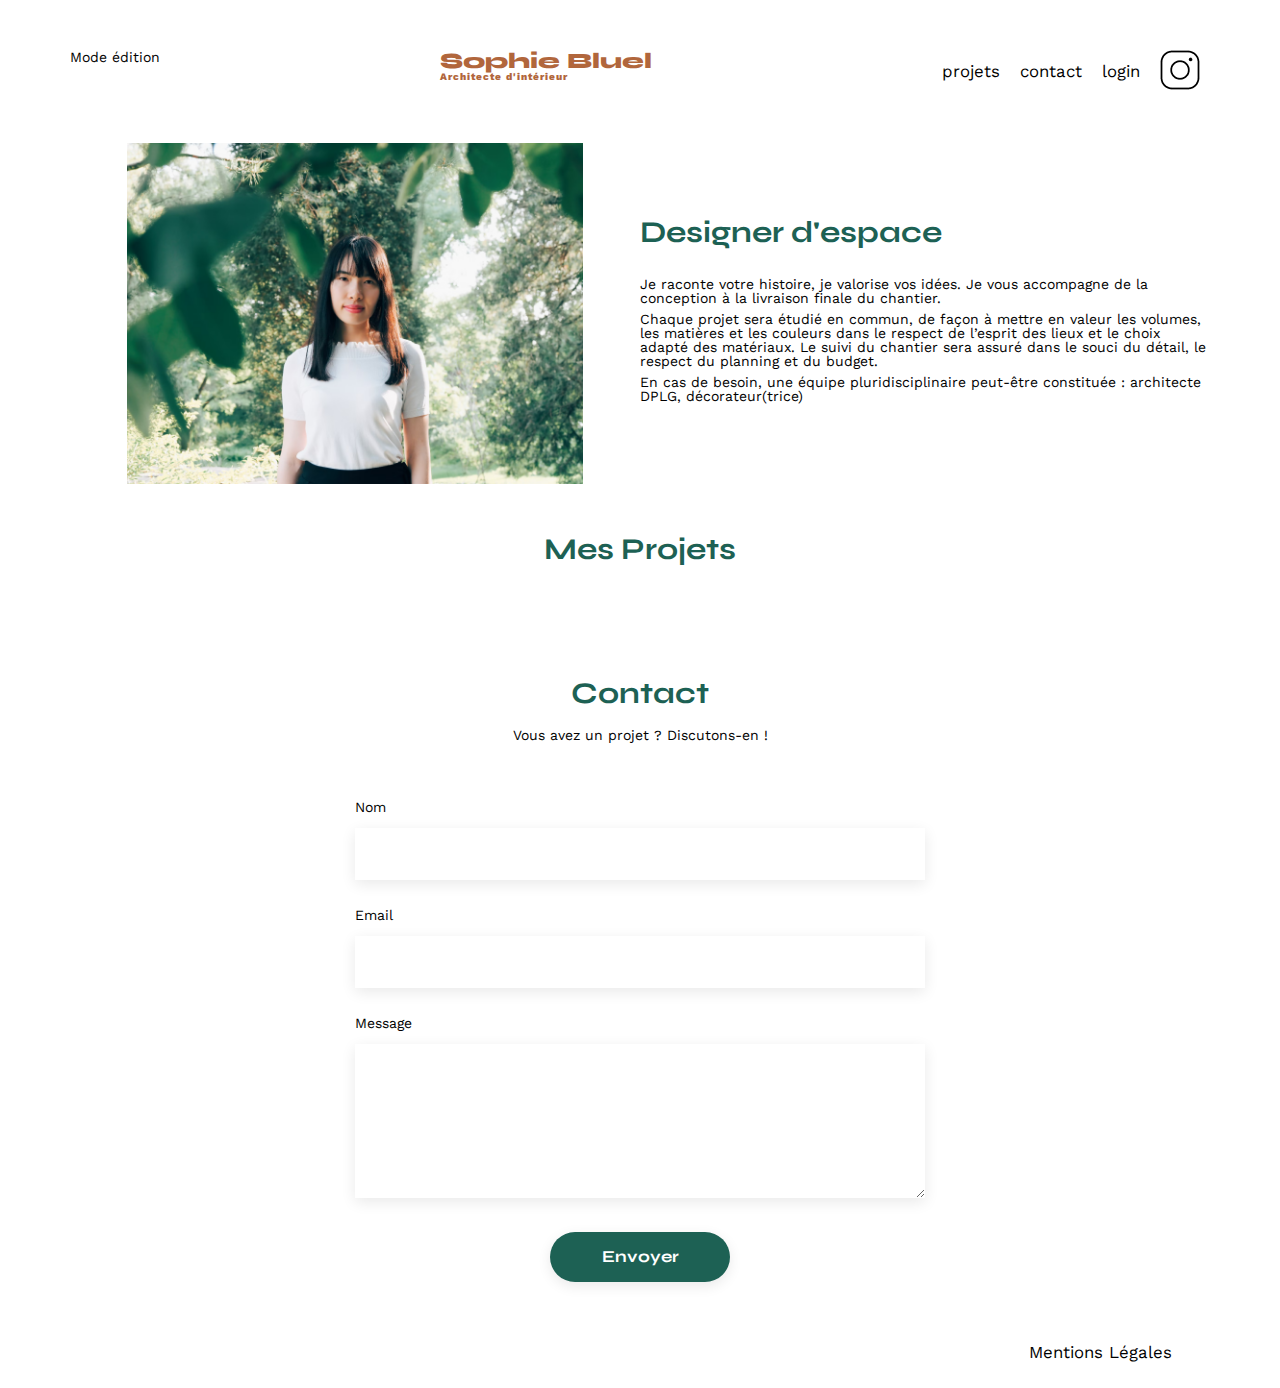
==== FrontEnd/index.html @ ccf303f6 "Ajout class banner" ====
<!DOCTYPE html>
<html lang="fr">

<head>
	<meta charset="UTF-8">
	<title>Sophie Bluel - Architecte d'intérieur</title>
	<meta name="viewport" content="width=device-width, initial-scale=1.0">
	<link rel="preconnect" href="https://fonts.googleapis.com">
	<link rel="preconnect" href="https://fonts.gstatic.com" crossorigin>
	<link href="https://fonts.googleapis.com/css2?family=Syne:wght@700;800&family=Work+Sans&display=swap"
		rel="stylesheet">
	<meta name="description" content="">
	<link rel="stylesheet" href="./assets/style.css">
	<script src="./assets/main.js"></script>
</head>

<body>
	<header>
		<div class="banner">
			<p>Mode édition</p>
		</div>
		<h1>Sophie Bluel <span>Architecte d'intérieur</span></h1>
		<nav>
			<ul>
				<li>projets</li>
				<li>contact</li>
				<li id="loginLogout"><a href="./assets/login.html">login</a></li>
				<li><img src="./assets/icons/instagram.png" alt="Instagram"></li>
			</ul>
		</nav>
	</header>
	<main>
		<section id="introduction">
			<figure>
				<img src="./assets/images/sophie-bluel.png" alt="">
			</figure>
			<article>
				<h2>Designer d'espace</h2>
				<p>Je raconte votre histoire, je valorise vos idées. Je vous accompagne de la conception à la livraison
					finale du chantier.</p>
				<p>Chaque projet sera étudié en commun, de façon à mettre en valeur les volumes, les matières et les
					couleurs dans le respect de l’esprit des lieux et le choix adapté des matériaux. Le suivi du
					chantier sera assuré dans le souci du détail, le respect du planning et du budget.</p>
				<p>En cas de besoin, une équipe pluridisciplinaire peut-être constituée : architecte DPLG,
					décorateur(trice)</p>
			</article>
		</section>
		<section id="portfolio">
			<h2>Mes Projets</h2>
			<div class="filters">
				<!-- Filtrer les images -->
			</div>
			<div class="gallery">
				<!-- Ajout des images via javascript -->
			</div>
		</section>
		<section id="contact">
			<h2>Contact</h2>
			<p>Vous avez un projet ? Discutons-en !</p>
			<form action="#" method="post">
				<label for="name">Nom</label>
				<input type="text" name="name" id="name">
				<label for="email">Email</label>
				<input type="email" name="email" id="email">
				<label for="message">Message</label>
				<textarea name="message" id="message" cols="30" rows="10"></textarea>
				<input type="submit" value="Envoyer">
			</form>
		</section>
	</main>

	<footer>
		<nav>
			<ul>
				<li>Mentions Légales</li>
			</ul>
		</nav>
	</footer>
</body>

</html>
---- FrontEnd/assets/style.css ----
/* http://meyerweb.com/eric/tools/css/reset/
   v2.0 | 20110126
   License: none (public domain)
*/

html, body, div, span, applet, object, iframe,
h1, h2, h3, h4, h5, h6, p, blockquote, pre,
a, abbr, acronym, address, big, cite, code,
del, dfn, em, img, ins, kbd, q, s, samp,
small, strike, strong, sub, sup, tt, var,
b, u, i, center,
dl, dt, dd, ol, ul, li,
fieldset, form, label, legend,
table, caption, tbody, tfoot, thead, tr, th, td,
article, aside, canvas, details, embed,
figure, figcaption, footer, header, hgroup,
menu, nav, output, ruby, section, summary,
time, mark, audio, video {
	margin: 0;
	padding: 0;
	border: 0;
	font-size: 100%;
	font: inherit;
	vertical-align: baseline;
}
/* HTML5 display-role reset for older browsers */
article, aside, details, figcaption, figure,
footer, header, hgroup, menu, nav, section {
	display: block;
}
body {
	line-height: 1;
}
ol, ul {
	list-style: none;
}
blockquote, q {
	quotes: none;
}
blockquote:before, blockquote:after,
q:before, q:after {
	content: '';
	content: none;
}
table {
	border-collapse: collapse;
	border-spacing: 0;
}
/** end reset css**/
body {
	max-width: 1140px;
	margin:auto;
	font-family: 'Work Sans' ;
	font-size: 14px;
}
header {
	display: flex;
	justify-content: space-between;
	margin: 50px 0
}
section {
	margin: 50px 0
}

h1{
	display: flex;
	flex-direction: column;
	font-family: 'Syne';
	font-size: 22px;
	font-weight: 800;
	color: #B1663C
}

h1 > span {
	font-family: 'Work Sans';
	font-size:10px;
	letter-spacing: 0.1em;
;
}

h2{
	font-family: 'Syne';
	font-weight: 700;
	font-size: 30px;
	color: #1D6154
}
nav ul {
	display: flex;
	align-items: center;
	list-style-type: none;

}
nav li {
	padding: 0 10px;
	font-size: 1.2em;
}

li:hover {
	color: #B1663C;
}
#introduction {
	display: flex;
	align-items: center;
}
#introduction figure {
	flex: 1
}
#introduction img {
	display: block;
	margin: auto;
	width: 80%;
}

#introduction article {
	flex: 1
}
#introduction h2 {
	margin-bottom: 1em;
}

#introduction p {
	margin-bottom: 0.5em;
}
#portfolio h2 {
	text-align: center;
	margin-bottom: 1em;
}
.gallery {
	width: 100%;
	display: grid;
	grid-template-columns: 1fr 1fr 1fr;
	grid-column-gap: 20px;
	grid-row-gap: 20px;
}

.gallery img {
	width: 100%;

}
#contact {
	width: 50%;
margin: auto;
}
#contact > * {
	text-align: center;

}
#contact h2{
	margin-bottom: 20px;
}
#contact form {
	text-align: left;
	margin-top:30px;
	display: flex;
	flex-direction: column;
}

#contact input {
	height: 50px;
	font-size: 1.2em;
	border: none;
	box-shadow: 0px 4px 14px rgba(0, 0, 0, 0.09);
}
#contact label {
	margin: 2em 0 1em 0;
}
#contact textarea {
	border: none;
	box-shadow: 0px 4px 14px rgba(0, 0, 0, 0.09);
}

input[type="submit"]{
	font-family: 'Syne';
	font-weight: 700;
	color: white;
	background-color: #1D6154;
	margin : 2em auto ;
	width: 180px;
	text-align: center;
	border-radius: 60px ;
}

footer nav ul {
	display: flex;
	justify-content: flex-end;
	margin: 2em
}



 /** Boutons filtre**/

 .filters {
    display: flex;
    justify-content: center;
	margin: 2rem;
}

 .filters button {
	display: flex;
	border-color: #1D6154;
	border-style: solid;
	border-radius: 25px;
	color: #1D6154;
	padding: 10px 20px;
	margin: 5px;
	cursor: pointer;
	font-size: 16px;
  }
  
  .filters button:hover {
	background-color: darkgreen;
	color: white;
  }

  /** lien vers l'autre page **/

  a {
	text-decoration: none;
	color: black;
  }

 /** Login **/

.login {
	display: flex;
	flex-direction: column;
	justify-content: center;
	align-items: center;
	height: 80vh;
  }
  
  .login a {
	text-decoration: underline;
	margin-bottom: 100px;
  }
  
  .login__form {
	display: flex;
	flex-direction: column;
	margin-top: 20px;
	width: 35%;
  }

  .login__form input {
	height: 50px;
	font-size: 1.2em;
	border: none;
	box-shadow: 0px 4px 14px rgba(0, 0, 0, 0.09);
  }
  
  .login__form label {
	margin: 3em 0 1em 0;
  }
  
  .login__form textarea {
	box-shadow: 0px 4px 14px rgba(0, 0, 0, 0.09);
  }
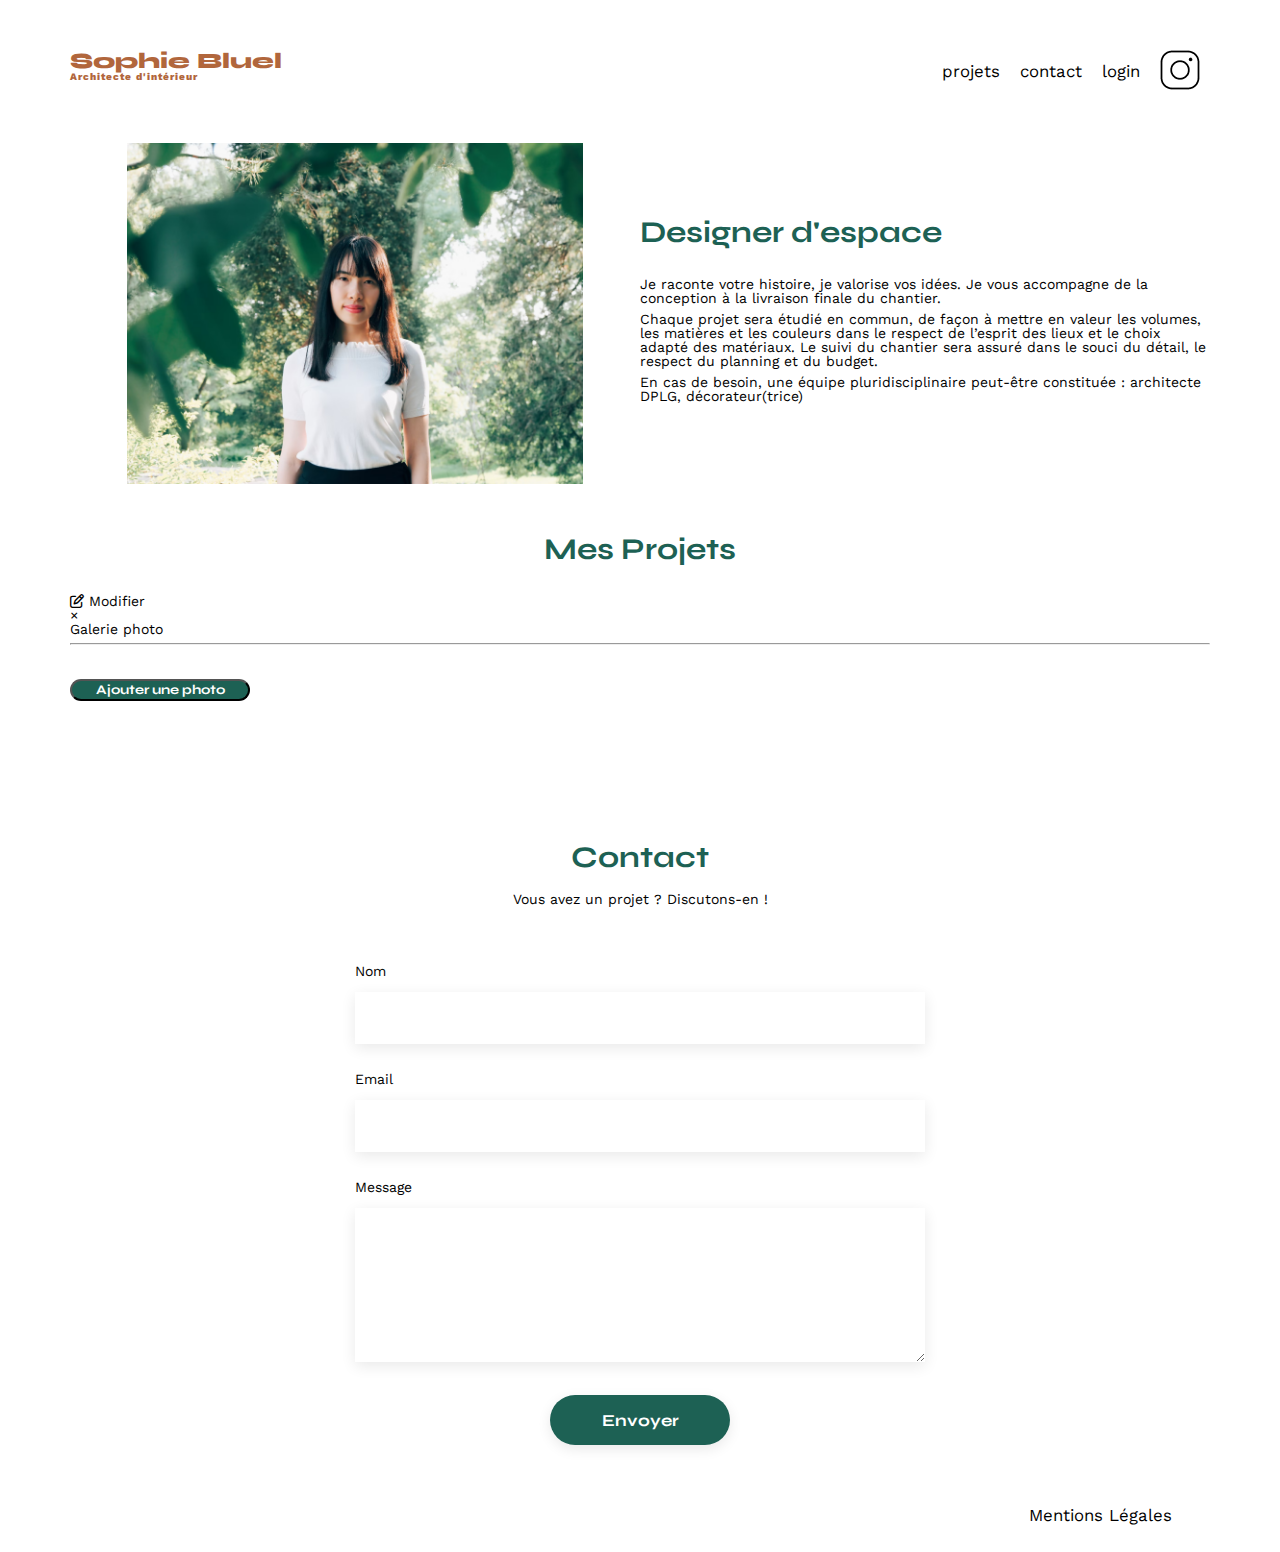
==== commit b494d07e: "Ajout de la modale" ====
--- a/FrontEnd/index.html
+++ b/FrontEnd/index.html
@@ -9,16 +9,18 @@
 	<link rel="preconnect" href="https://fonts.gstatic.com" crossorigin>
 	<link href="https://fonts.googleapis.com/css2?family=Syne:wght@700;800&family=Work+Sans&display=swap"
 		rel="stylesheet">
+	<link rel="stylesheet" href="https://cdnjs.cloudflare.com/ajax/libs/font-awesome/6.0.0-beta3/css/all.min.css">
 	<meta name="description" content="">
 	<link rel="stylesheet" href="./assets/style.css">
 	<script src="./assets/main.js"></script>
 </head>
 
 <body>
+	<!-- Ajout de la bannière modifier  -->
+	<div class="banner">
+		<p>Mode édition <i class="fa-regular fa-pen-to-square"></i></p>
+	</div>
 	<header>
-		<div class="banner">
-			<p>Mode édition</p>
-		</div>
 		<h1>Sophie Bluel <span>Architecte d'intérieur</span></h1>
 		<nav>
 			<ul>
@@ -46,7 +48,29 @@
 			</article>
 		</section>
 		<section id="portfolio">
-			<h2>Mes Projets</h2>
+			<div class="portfolio-title">
+				<h2>Mes Projets</h2>
+				<div class="btn-modifier" onclick="ouvrirModal()"><i class="fa-regular fa-pen-to-square"></i> Modifier</div>
+			</div>
+
+			<div id="modal" class="modal" onclick="fermerModal()">
+				<div class="modal-content" onclick="event.stopPropagation()">
+					<span class="close" onclick="fermerModal()">&times;</span>
+					<h3>Galerie photo</h3>
+					<div class="containerModal">
+						<div class="galleryModal">
+							<!-- Contenu de la modale  -->
+						</div>
+						<div class="formModal"> 
+							<form>
+								<hr>
+								<input type="submit" value="Ajouter une photo">
+							</form>
+						</div>
+					</div>
+				</div>
+			</div>
+
 			<div class="filters">
 				<!-- Filtrer les images -->
 			</div>
--- a/FrontEnd/assets/style.css
+++ b/FrontEnd/assets/style.css
@@ -255,4 +255,18 @@
   
   .login__form textarea {
 	box-shadow: 0px 4px 14px rgba(0, 0, 0, 0.09);
-  }+  }
+
+
+/** Menu edition **/
+
+.banner {
+	background-color: black;
+    color: white;
+    padding: 10px;
+    text-align: center;
+    width: 1140px;
+    position: absolute;
+    top: 0;
+	display: none; /* Caché initialement */
+}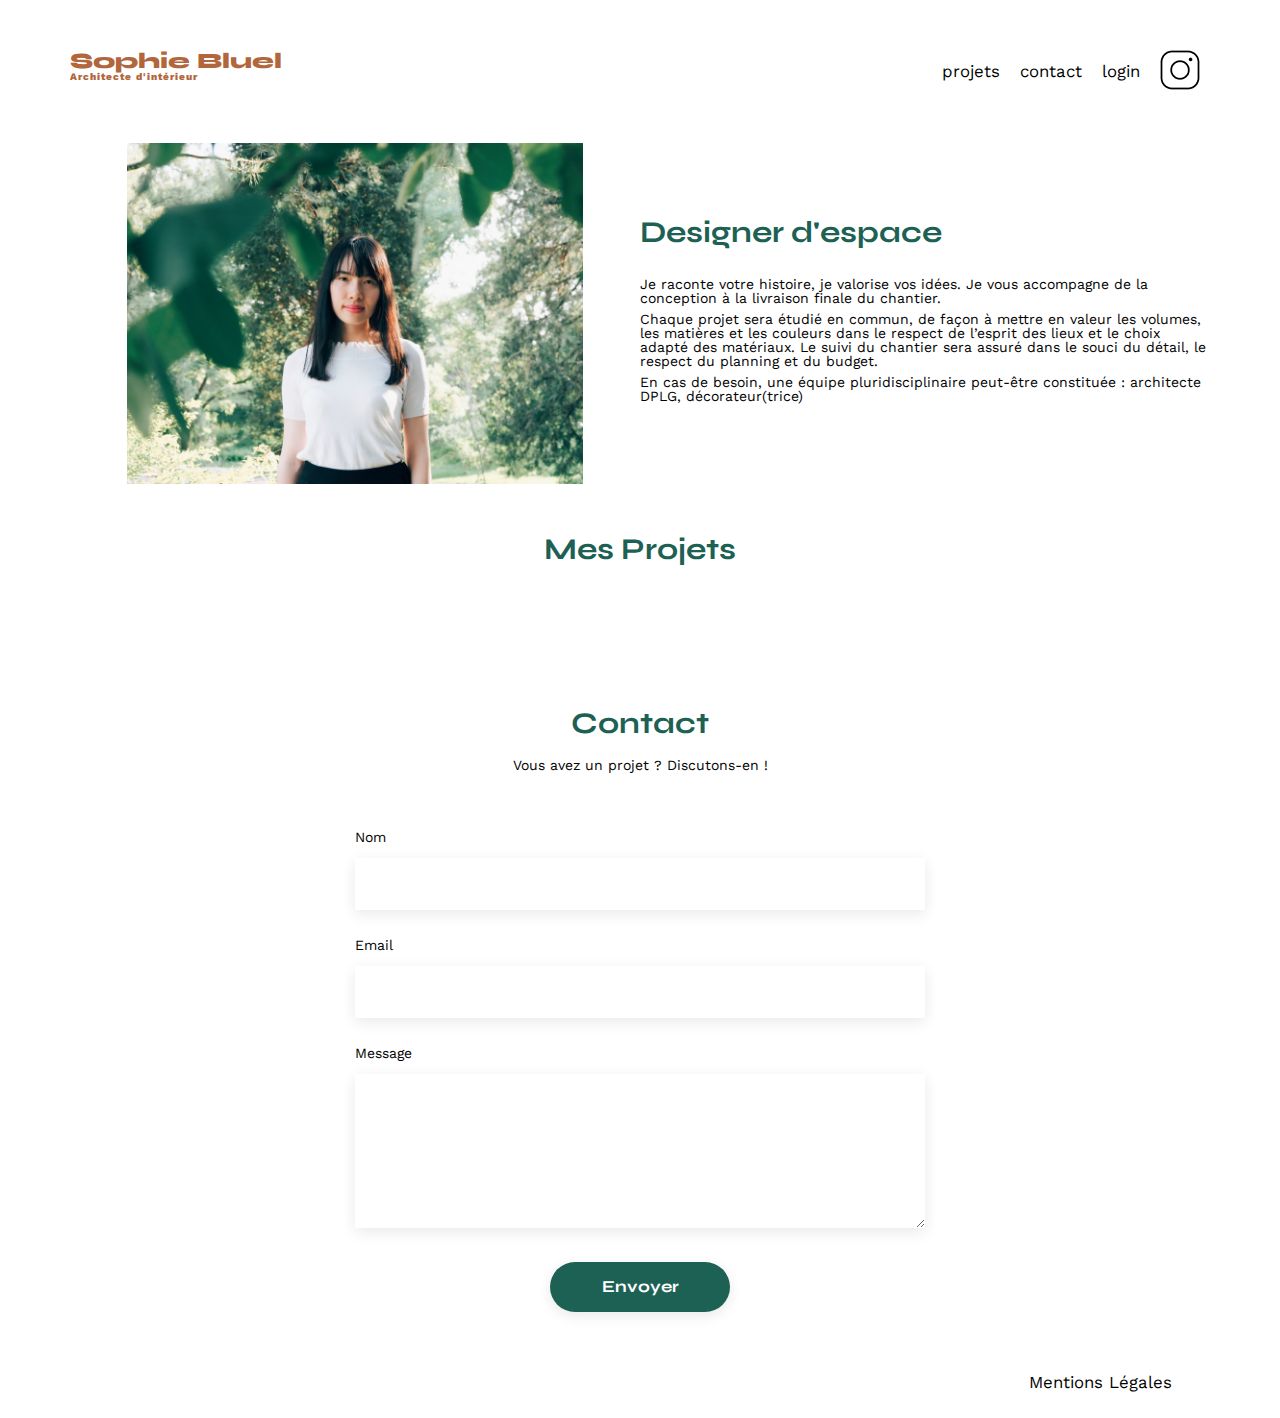
==== commit 9e6d2ddf: "Ajout du formulaire" ====
--- a/FrontEnd/index.html
+++ b/FrontEnd/index.html
@@ -50,9 +50,11 @@
 		<section id="portfolio">
 			<div class="portfolio-title">
 				<h2>Mes Projets</h2>
-				<div class="btn-modifier" onclick="ouvrirModal()"><i class="fa-regular fa-pen-to-square"></i> Modifier</div>
+				<div class="btn-modifier" onclick="ouvrirModal()"><i class="fa-regular fa-pen-to-square"></i> Modifier
+				</div>
 			</div>
 
+			<!-- Modale pour la gallery -->
 			<div id="modal" class="modal" onclick="fermerModal()">
 				<div class="modal-content" onclick="event.stopPropagation()">
 					<span class="close" onclick="fermerModal()">&times;</span>
@@ -61,10 +63,47 @@
 						<div class="galleryModal">
 							<!-- Contenu de la modale  -->
 						</div>
-						<div class="formModal"> 
+						<div class="formModal">
 							<form>
 								<hr>
-								<input type="submit" value="Ajouter une photo">
+								<!-- Ajouter un projet -->
+								<a href="#modaleFormulaire" class="formModalAjout"
+									onclick="afficherModaleFormulaire()">Ajouter un projet</a>
+							</form>
+						</div>
+					</div>
+				</div>
+			</div>
+
+			<!-- Modale pour le formulaire -->
+			<div id="modaleFormulaire" class="modal" style="display: none;">
+				<div class="modal-content-formulaire" onclick="event.stopPropagation()">
+					<button type="button" onclick="retourVersGalerie()"><i class="fa-solid fa-arrow-left"></i></button>
+					<span class="close" onclick="retourVersGalerie()">&times;</span>
+					<h3>Ajout photo</h3>
+					<div class="containerModal">
+						<div class="formModal">
+
+							<form id="projetForm">
+								<!-- Champ pour uploader une image -->
+								<input type="file" id="imageUpload" accept="image/*" required>
+
+								<!-- Champ pour nommer le projet -->
+								<label for="nomProjet">Titre</label>
+								<input type="text" id="nomProjet" required>
+
+								<!-- Champ select pour choisir une catégorie -->
+								<label for="categorie">Catégorie</label>
+								<select id="categorie" required>
+									<option value="categorie1">Catégorie 1</option>
+									<option value="categorie2">Catégorie 2</option>
+									<option value="categorie3">Catégorie 3</option>
+								</select>
+							</form>
+
+							<form>
+								<hr>
+								<button type="button" class="formModalValide">Valider</button>
 							</form>
 						</div>
 					</div>
--- a/FrontEnd/assets/style.css
+++ b/FrontEnd/assets/style.css
@@ -3,19 +3,87 @@
    License: none (public domain)
 */
 
-html, body, div, span, applet, object, iframe,
-h1, h2, h3, h4, h5, h6, p, blockquote, pre,
-a, abbr, acronym, address, big, cite, code,
-del, dfn, em, img, ins, kbd, q, s, samp,
-small, strike, strong, sub, sup, tt, var,
-b, u, i, center,
-dl, dt, dd, ol, ul, li,
-fieldset, form, label, legend,
-table, caption, tbody, tfoot, thead, tr, th, td,
-article, aside, canvas, details, embed,
-figure, figcaption, footer, header, hgroup,
-menu, nav, output, ruby, section, summary,
-time, mark, audio, video {
+html,
+body,
+div,
+span,
+applet,
+object,
+iframe,
+h1,
+h2,
+h3,
+h4,
+h5,
+h6,
+p,
+blockquote,
+pre,
+a,
+abbr,
+acronym,
+address,
+big,
+cite,
+code,
+del,
+dfn,
+em,
+img,
+ins,
+kbd,
+q,
+s,
+samp,
+small,
+strike,
+strong,
+sub,
+sup,
+tt,
+var,
+b,
+u,
+i,
+center,
+dl,
+dt,
+dd,
+ol,
+ul,
+li,
+fieldset,
+form,
+label,
+legend,
+table,
+caption,
+tbody,
+tfoot,
+thead,
+tr,
+th,
+td,
+article,
+aside,
+canvas,
+details,
+embed,
+figure,
+figcaption,
+footer,
+header,
+hgroup,
+menu,
+nav,
+output,
+ruby,
+section,
+summary,
+time,
+mark,
+audio,
+video {
 	margin: 0;
 	padding: 0;
 	border: 0;
@@ -23,46 +91,68 @@
 	font: inherit;
 	vertical-align: baseline;
 }
+
 /* HTML5 display-role reset for older browsers */
-article, aside, details, figcaption, figure,
-footer, header, hgroup, menu, nav, section {
+article,
+aside,
+details,
+figcaption,
+figure,
+footer,
+header,
+hgroup,
+menu,
+nav,
+section {
 	display: block;
 }
+
 body {
 	line-height: 1;
 }
-ol, ul {
+
+ol,
+ul {
 	list-style: none;
 }
-blockquote, q {
+
+blockquote,
+q {
 	quotes: none;
 }
-blockquote:before, blockquote:after,
-q:before, q:after {
+
+blockquote:before,
+blockquote:after,
+q:before,
+q:after {
 	content: '';
 	content: none;
 }
+
 table {
 	border-collapse: collapse;
 	border-spacing: 0;
 }
+
 /** end reset css**/
 body {
 	max-width: 1140px;
-	margin:auto;
-	font-family: 'Work Sans' ;
+	margin: auto;
+	font-family: 'Work Sans';
 	font-size: 14px;
 }
+
 header {
 	display: flex;
 	justify-content: space-between;
 	margin: 50px 0
 }
+
 section {
 	margin: 50px 0
 }
 
-h1{
+h1 {
 	display: flex;
 	flex-direction: column;
 	font-family: 'Syne';
@@ -71,25 +161,27 @@
 	color: #B1663C
 }
 
-h1 > span {
+h1>span {
 	font-family: 'Work Sans';
-	font-size:10px;
+	font-size: 10px;
 	letter-spacing: 0.1em;
-;
-}
-
-h2{
+	;
+}
+
+h2 {
 	font-family: 'Syne';
 	font-weight: 700;
 	font-size: 30px;
 	color: #1D6154
 }
+
 nav ul {
 	display: flex;
 	align-items: center;
 	list-style-type: none;
 
 }
+
 nav li {
 	padding: 0 10px;
 	font-size: 1.2em;
@@ -98,13 +190,16 @@
 li:hover {
 	color: #B1663C;
 }
+
 #introduction {
 	display: flex;
 	align-items: center;
 }
+
 #introduction figure {
 	flex: 1
 }
+
 #introduction img {
 	display: block;
 	margin: auto;
@@ -114,6 +209,7 @@
 #introduction article {
 	flex: 1
 }
+
 #introduction h2 {
 	margin-bottom: 1em;
 }
@@ -121,10 +217,12 @@
 #introduction p {
 	margin-bottom: 0.5em;
 }
+
 #portfolio h2 {
 	text-align: center;
 	margin-bottom: 1em;
 }
+
 .gallery {
 	width: 100%;
 	display: grid;
@@ -137,20 +235,24 @@
 	width: 100%;
 
 }
+
 #contact {
 	width: 50%;
-margin: auto;
-}
-#contact > * {
+	margin: auto;
+}
+
+#contact>* {
 	text-align: center;
 
 }
-#contact h2{
+
+#contact h2 {
 	margin-bottom: 20px;
 }
+
 #contact form {
 	text-align: left;
-	margin-top:30px;
+	margin-top: 30px;
 	display: flex;
 	flex-direction: column;
 }
@@ -161,23 +263,25 @@
 	border: none;
 	box-shadow: 0px 4px 14px rgba(0, 0, 0, 0.09);
 }
+
 #contact label {
 	margin: 2em 0 1em 0;
 }
+
 #contact textarea {
 	border: none;
 	box-shadow: 0px 4px 14px rgba(0, 0, 0, 0.09);
 }
 
-input[type="submit"]{
+input[type="submit"] {
 	font-family: 'Syne';
 	font-weight: 700;
 	color: white;
 	background-color: #1D6154;
-	margin : 2em auto ;
+	margin: 2em auto;
 	width: 180px;
 	text-align: center;
-	border-radius: 60px ;
+	border-radius: 60px;
 }
 
 footer nav ul {
@@ -188,15 +292,15 @@
 
 
 
- /** Boutons filtre**/
-
- .filters {
-    display: flex;
-    justify-content: center;
+/** Boutons filtre**/
+
+.filters {
+	display: flex;
+	justify-content: center;
 	margin: 2rem;
 }
 
- .filters button {
+.filters button {
 	display: flex;
 	border-color: #1D6154;
 	border-style: solid;
@@ -206,21 +310,21 @@
 	margin: 5px;
 	cursor: pointer;
 	font-size: 16px;
-  }
-  
-  .filters button:hover {
+}
+
+.filters button:hover {
 	background-color: darkgreen;
 	color: white;
-  }
-
-  /** lien vers l'autre page **/
-
-  a {
+}
+
+/** lien vers l'autre page **/
+
+a {
 	text-decoration: none;
 	color: black;
-  }
-
- /** Login **/
+}
+
+/** Login **/
 
 .login {
 	display: flex;
@@ -228,45 +332,174 @@
 	justify-content: center;
 	align-items: center;
 	height: 80vh;
-  }
-  
-  .login a {
+}
+
+.login a {
 	text-decoration: underline;
 	margin-bottom: 100px;
-  }
-  
-  .login__form {
+}
+
+.login__form {
 	display: flex;
 	flex-direction: column;
 	margin-top: 20px;
 	width: 35%;
-  }
-
-  .login__form input {
+}
+
+.login__form input {
 	height: 50px;
 	font-size: 1.2em;
 	border: none;
 	box-shadow: 0px 4px 14px rgba(0, 0, 0, 0.09);
-  }
-  
-  .login__form label {
+}
+
+.login__form label {
 	margin: 3em 0 1em 0;
-  }
-  
-  .login__form textarea {
+}
+
+.login__form textarea {
 	box-shadow: 0px 4px 14px rgba(0, 0, 0, 0.09);
-  }
+}
 
 
 /** Menu edition **/
 
 .banner {
+	position: absolute;
+	right: 0;
+	top: 0;
+	text-align: center;
+	width: 100%;
 	background-color: black;
-    color: white;
-    padding: 10px;
-    text-align: center;
-    width: 1140px;
-    position: absolute;
-    top: 0;
-	display: none; /* Caché initialement */
+	color: white;
+	padding: 14px;
+	display: none;
+}
+
+/** Menu modifier **/
+
+.portfolio-title {
+	display: flex;
+	align-items: baseline;
+	justify-content: center;
+}
+
+.btn-modifier {
+	color: black;
+	cursor: pointer;
+	margin-bottom: 1em;
+	display: none;
+	font-size: 14px;
+	font-weight: 400;
+	margin-left: 1em;
+}
+
+
+/** Modale **/
+
+.containerModal {
+	display: flex;
+	flex-direction: column;
+	justify-content: flex-end;
+	width: 100%;
+	height: 100%;
+}
+
+.modal {
+	display: none;
+	position: fixed;
+	z-index: 1;
+	left: 0;
+	top: 0;
+	width: 100%;
+	height: 100%;
+	overflow: auto;
+	background-color: rgba(0, 0, 0, 0.4);
+	padding-top: 50px;
+}
+
+.modal-content {
+	background-color: #fefefe;
+	margin: 5% auto;
+	padding: 20px;
+	border: 1px solid #888;
+	width: 630px;
+	/* height: 688px; */
+	text-align: center;
+}
+
+.modal-content h3 {
+	text-align: center;
+	font-size: 26px;
+	line-height: normal;
+	margin: inherit;
+}
+
+.close {
+	color: #aaa;
+	float: right;
+	font-size: 28px;
+	font-weight: bold;
+	cursor: pointer;
+}
+
+.close:hover,
+.close:focus {
+	color: black;
+	text-decoration: none;
+}
+
+.galleryModal {
+	display: flex;
+	gap: 10px 10px;
+	flex-wrap: wrap;
+	margin: 1rem;
+	padding: 1rem;
+	align-content: space-around;
+	flex-direction: row;
+	justify-content: space-between;
+	align-items: stretch;
+}
+
+.galleryModal figure {
+	position: relative;
+	width: 90px;
+}
+
+.galleryModal img {
+	width: 100%;
+	height: 100%;
+}
+
+
+.galleryModal .icon-container {
+	position: absolute;
+	top: 5px;
+	right: 4px;
+	background-color: black;
+	display: flex;
+	align-items: center;
+	justify-content: center;
+	width: 20px;
+	height: 20px;
+}
+
+.galleryModal .icon-container i {
+	color: white;
+	font-size: 10px;
+}
+
+hr {
+	border: none;
+	color: #B3B3B3;
+	width: 420px;
+	height: 0px;
+	border: 1px solid #B3B3B3;
+}
+
+.formModal input {
+	height: 40px;
+	font-size: 1em;
+	border: none;
+	box-shadow: 0px 4px 14px rgba(0, 0, 0, 0.09);
 }